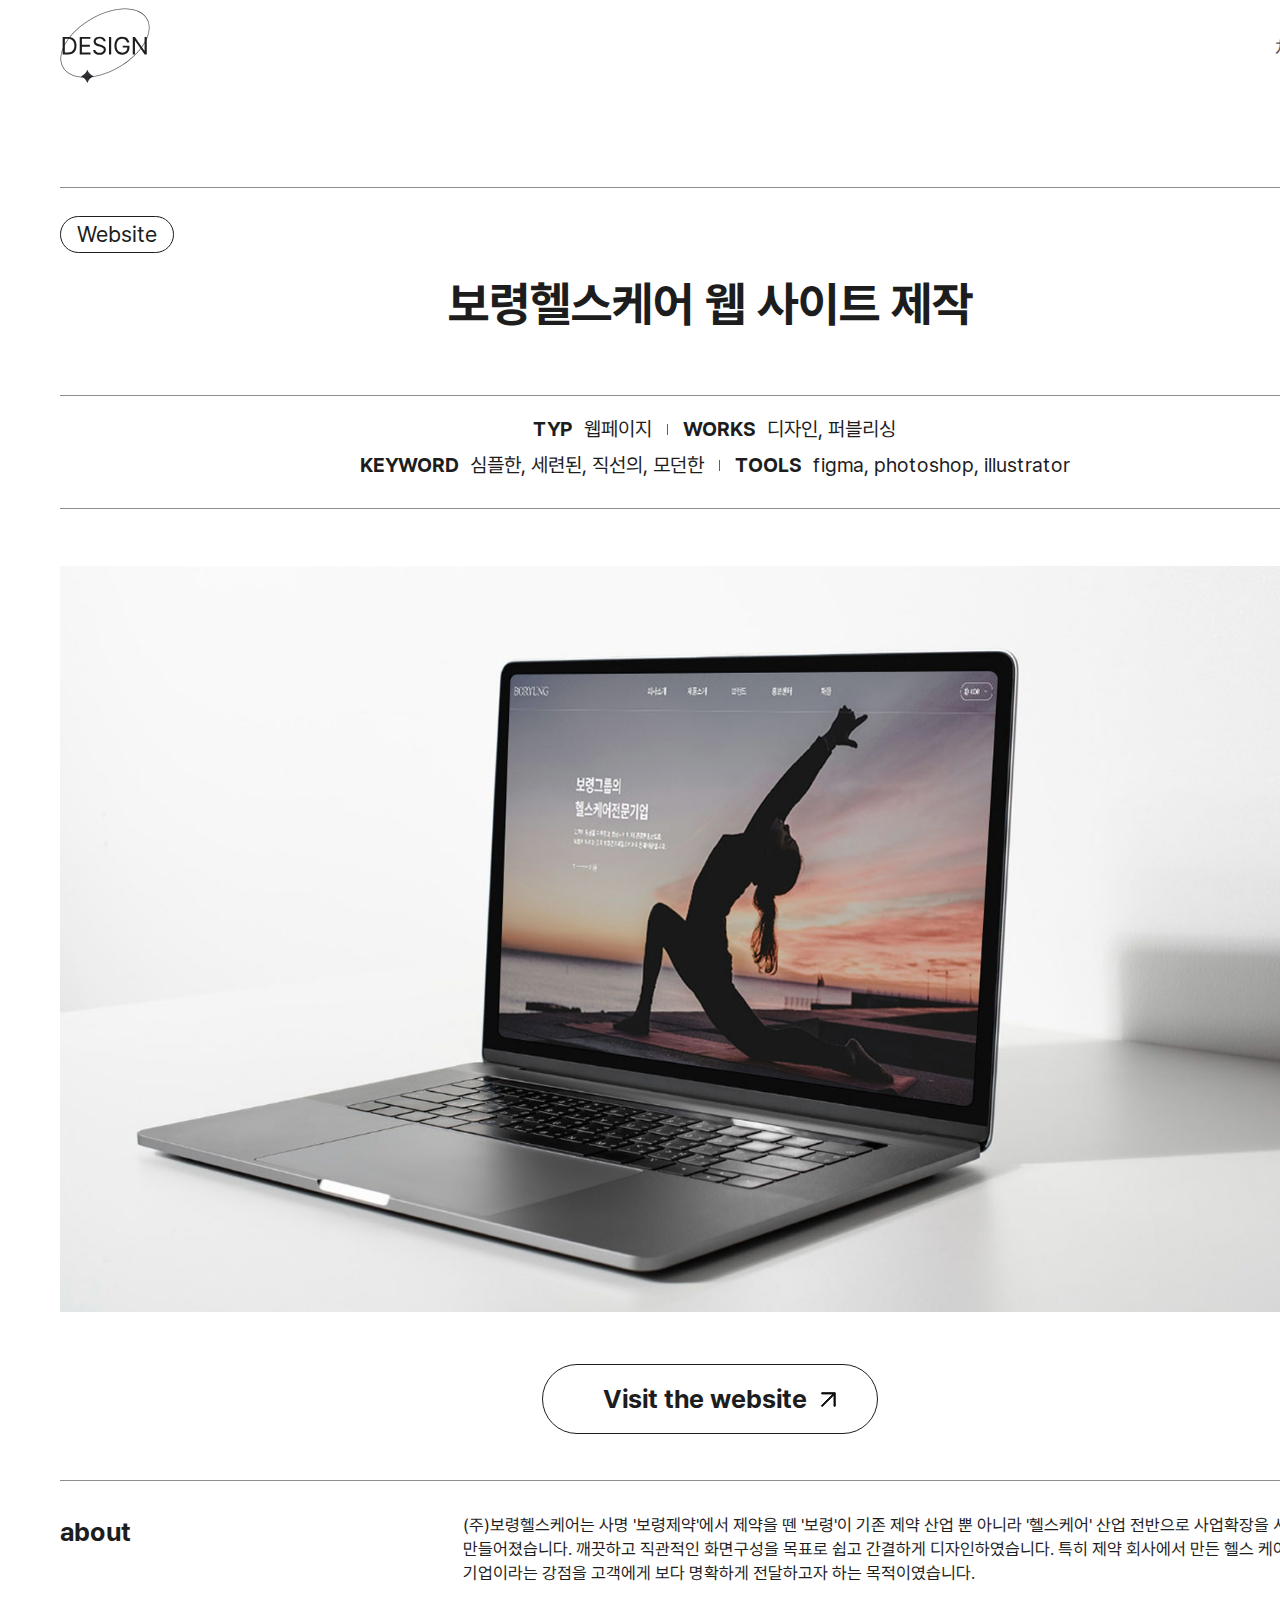
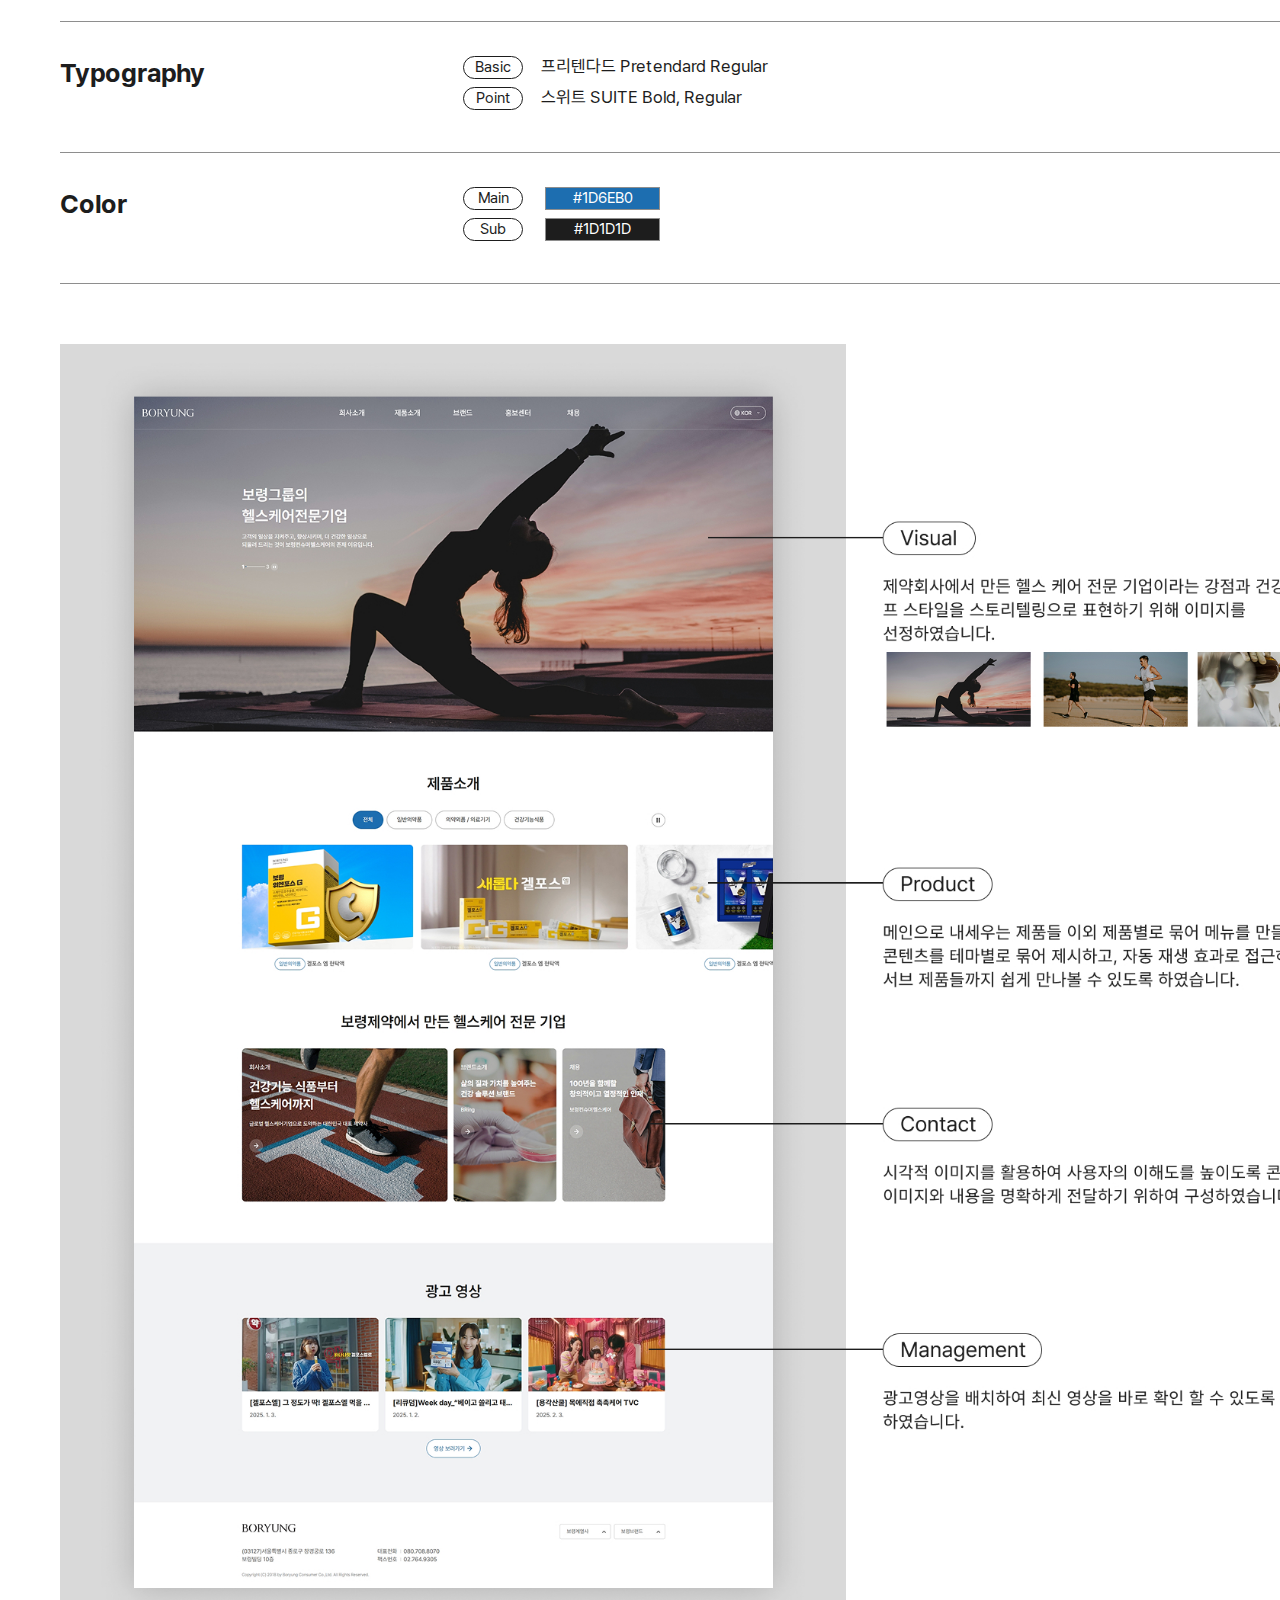
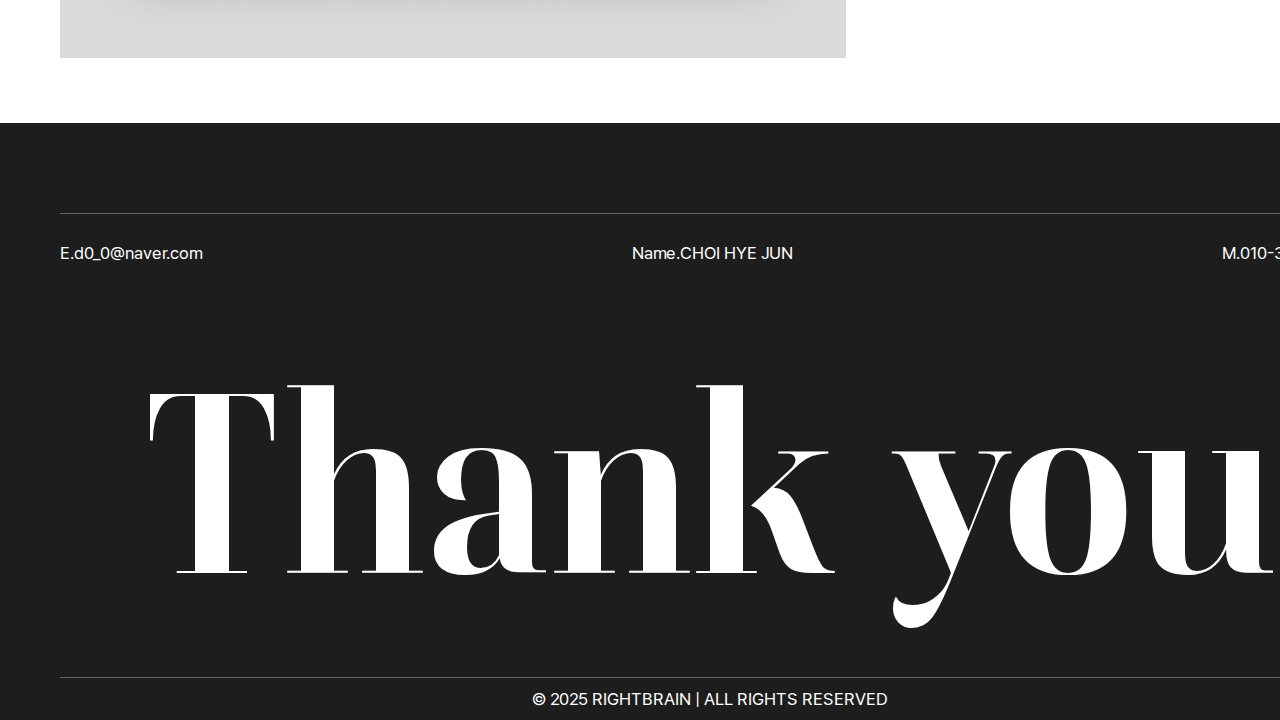
==== portfolio/contents/boryung.html @ c427058f "0319" ====
<!DOCTYPE html>
<html lang="ko">
<head>
    <meta charset="UTF-8">
    <meta name="viewport" content="width=device-width, initial-scale=1.0">
    
    <script src="../js/swiper-bundle.min.js"></script>
    <script src="../js/jquery-3.7.1.min.js"></script>
    <script src="../js/main.js"></script>
    <link rel="stylesheet" href="../css/main.css">
    <link rel="shortcut icon" type="image/x-icon" href="../favicon.ico">
    <title>Portfolio</title>
</head>
<body>
    <div id="wrap">
        <header>
            <div class="logo">
                <h1><a href="../../index.html"><img src="../images/common/logo.svg" alt="Portfolio_logo"></a></h1>
            </div>
            <div class="nav">
                <ul>
                    <li><a href="../contents/cherrybro.html">체리부로</a></li>
                    <li class="nav_on"><a href="../contents/boryung.html">보령헬스케어</a></li>
                </ul>
            </div>
        </header>
        <!--header-->
        <main class="container">
            <div class="contents">
                <div class="wrapper">
                    <div class="cnt_tit">
                        <strong>Website</strong>
                        <h2>보령헬스케어 웹 사이트 제작</h2>
                    </div>
                    <div class="cnt_txt">
                        <ul>
                            <li><strong>TYP</strong><span>웹페이지</span></li>
                            <li><strong>WORKS</strong><span>디자인, 퍼블리싱</span></li>
                        </ul>
                        <ul>  
                            <li><strong>KEYWORD</strong><span>심플한, 세련된, 직선의, 모던한</span></li>
                            <li><strong>TOOLS</strong><span>figma, photoshop, illustrator</span></li>       
                        </ul>
                    </div>
                    <div class="cnt_list">
                        <a href="../../boryung/index.html" target="_blank" title="새창연결">
                            <div class="cnt_photo"><img src="../images/main/work02.jpg" alt="photo"></div>
                            <div class="cnt_butn">Visit the website</div>
                         </a>
                    </div>
                    <div class="cnt_info">
                        <div class="info_bg">
                            <h3>about</h3>
                            <div class="info_txt">
                                (주)보령헬스케어는 사명 '보령제약'에서 제약을 뗀 '보령'이 기존 제약 산업 뿐 아니라 '헬스케어' 산업 전반으로
                                사업확장을 시도하여 만들어졌습니다. 깨끗하고 직관적인 화면구성을 목표로 쉽고 간결하게 디자인하였습니다. 특히 제약 회사에서 만든 헬스 케어 전문 기업이라는 강점을 고객에게 보다 명확하게 전달하고자 하는 목적이였습니다.
                             </div>
                        </div>
                        <div class="info_bg">
                            <h3>Typography</h3>
                            <div class="info_txt">
                                <span class="info_butn">Basic</span>프리텐다드 Pretendard Regular<br>
                                <span class="info_butn">Point</span>스위트 SUITE Bold, Regular
                            </div>
                        </div>
                        <div class="info_bg">
                            <h3>Color</h3>
                            <div class="info_txt">
                                <span class="info_butn">Main</span>
                                <span class="info_col col_bor">#1D6EB0</span><br>
                                <span class="info_butn">Sub</span>
                                <span class="info_col col_b">#1D1D1D</span>
                            </div>
                        </div>
                    </div>
                    <div class="cnt_board">
                        <div class="board_photo">
                            <img src="../images/contents/board_02.jpg" alt="photo">
                        </div>
                    </div>
                </div>
            </div>
        </main>
    <footer>
        <div class="wrapper">
            <div class="f_info">
                <ul>
                    <li>E.d0_0@naver.com</li>
                    <li>Name.CHOI HYE JUN</li>
                    <li>M.010-3266-8083</li>
                </ul>
            </div>
            <div class="f_tit">
                <h2>Thank you</h2>
            </div>
            <div class="copyright">
                <span>© 2025 RIGHTBRAIN | ALL RIGHTS RESERVED</span>
            </div>

        </div>
    </footer>
    <!--footer-->
    </div><!--wrap-->
</body>
</html>
---- portfolio/css/main.css ----
/*
 * main.css
 * 메인페이지에만 적용되는 스타일 입력,
 * 다른 css import 
 */
@import url(default.css);
@import url(font.css);
@import url(common.css);
@import url(layout.css); 
@import url(contents.css); 

.visual_fit .tit h2 {
    color: #1d1d1d;
    font-family: 'Boska-Bold';
    font-size: 275px;
    text-align: center;
    border-top: 1px solid #8E8E8E;
}
.visual_fit .tit .photo {
    height: 600px;
}
.visual_fit .tit .photo img {
    width: 100%;
    height: 100%;
    object-fit: cover;
}

.profile {
    padding: 120px 0 0 0;
    margin-bottom: 90px;
    color: #1d1d1d;
}
.profile .inner {
    border-top: 1px solid #8E8E8E;
}
.profile .tit strong {
    margin: 28px 0 0 0;
    display: inline-block;
    padding: 3px 16px;
    border: 1px solid #1d1d1d;
    color: #1d1d1d;
    font-size: 22px;
    border-radius: 50px;
}
.profile .box {
    display: flex;
    padding: 40px 0 0 0;
}
.profile .box1 {
    width: 29%;
}
.profile .list1 {
    display: flex;
    justify-content: space-between;
    flex-direction: column;
}
.profile .list1 h2 {
    font-family: 'Boska-Bold';
    font-size: 160px;
}
.profile .list1 .icon {
    margin-top: 60px;
}
.profile .list1 .icon ul {
    position: relative;
}
.profile .list1 .icon ul::before {
    content: "";
    position: absolute;
    left: 0;
    top: -5px;
    width: 90px;
    height: 90px;
    background-image: url(../images/main/user_icon.png);
    background-position: center center;
    background-repeat: no-repeat;
    border-radius: 50%;
    background-color: #111111;
}
.profile .list1 .icon ul li {
    padding-left: 110px;
    color: #555555;
    line-height: 1.4;
}
.profile .box2 {
    width: 67%;
    display: flex;
    line-height: 1.7;
}
.profile .list2 {
    width: 54%;
    border-right: 1px solid #CCCCCC;
    padding-left: 94px;
}
.profile .list2 h3 {
    display: block;
    font-size: 27px; 
    font-weight: 700; 
}
.profile .list2 ul {
    margin-top: 10px;
}
.profile .dot ul li ::before {
    /*홈페이지 기능 -> 문서화*/
    content: "";
    position: absolute;
    left: 0;
    top: 13px;
    width: 3px;
    height: 3px;
    background-position: center center;
    background-repeat: no-repeat;
    border-radius: 50%;
    background: #1d1d1d;
}
.profile .list2 .about {
    padding-bottom: 40px;
    border-bottom: 1px solid #CCCCCC;
}
.profile .list2 .about ul li {
    position: relative;
    padding-left: 15px;
}
.profile .list2 .about li span {
    padding-left: 52px;
    color: #555555;
}
.profile .list2 .career {
    padding: 40px 0 40px 0 ;
    border-bottom: 1px solid #CCCCCC;
} 
.profile .list2 .career ul li {
    position: relative;
    padding-left: 15px;
    display: flex;
    justify-content: space-between;
}
.profile .list2 .career ul li span {
    padding-right: 47px;
    color: #555555;
}
.profile .list2 .education {
    padding: 40px 0 0 0;
}
.profile .list2 .education li {
    padding-bottom: 18px;
}
.profile .list2 .education li p {
    color: #555555;
}
.profile .list3 {
    width: 46%;
}
.profile .list3 h3 {
    display: block;
    font-size: 27px;
    font-weight: 700;
}
.profile .list3 ul {
    margin-top: 10px;
}
.profile .list3 .lisence {
    padding: 0 0 40px 47px;
    border-bottom: 1px solid #CCCCCC;
}
.profile .list3 .lisence ul li {
    position: relative;
    padding-left: 15px;
}
.profile .list3 .skill {
    padding: 40px 0 0 47px;
}
.profile .list3 .skill ul {
    display: flex;
    flex-wrap: wrap; /*여러줄 허용*/
}
.profile .list3 .skill ul li {
    width: 50%;
    padding-left: 47px;
    position: relative; /*before정렬의 기준!*/
    line-height: 2.8;
}
.profile .list3 .skill ul li::before {
    content: "";
    position: absolute;
    top: 3px;
    left: 0;
    width: 37px;
    height: 38px;
    background-repeat: no-repeat;
    background-position: center center;
    background-size: 30px;
    background-color: #D9D9D9;
    border-radius: 10px;
}
.profile .list3 .skill ul li.skill_photo::before  {
    background-image: url(../images/main/photoshop.png);
}
.profile .list3 .skill ul li.skill_ill::before  {
    background-image: url(../images/main/illustrator.png);
}
.profile .list3 .skill ul li.skill_ind::before  {
    background-image: url(../images/main/inDesign.png);
}
.profile .list3 .skill ul li.skill_xd::before  {
    background-image: url(../images/main/xd.png);
}
.profile .list3 .skill ul li.skill_fi::before  {
    background-image: url(../images/main/figma.png);
}
.profile .list3 .skill ul li.skill_html::before  {
    background-image: url(../images/main/html.png);
}
.profile .list3 .skill ul li.skill_css::before  {
    background-image: url(../images/main/css.png);
}
.profile .list3 .skill ul li.skill_power::before  {
    background-image: url(../images/main/powerpoint.png);
}
.profile .list3 .skill ul li.skill_ex::before  {
    background-image: url(../images/main/excel.png);
}
.profile .list3 .skill ul li.skill_word::before  {
    background-image: url(../images/main/word.png);
}
@media screen and (max-width:1820px){
    .profile .box {
        display: block;
    }
    .profile .box1 {
        width: 100%;
    }
    .profile .list1 {
        flex-direction: row;
    }
    .profile .box2 {
        width: 100%;
        margin-top: 50px;
    }
    .profile .list2 {
        padding-left: 0px;
    }
}
.work {
    padding: 0 0 80px 0;
    background-color: #1d1d1d;
}
.work .tit  strong {
    margin: 28px 0 0 0;
    display: inline-block;
    padding: 3px 16px;
    border: 1px solid #fff;
    color: #fff;
    font-size: 22px;
    border-radius: 50px;
}
.work .tit h2 {
    font-family: 'Boska-Bold';
    font-size: 280px;
    text-align: center;
    color: #fff;
}
.work .list {
    position: relative;
    margin: 20px 0 0 0;
}
.work .list .swiper ul li a {
    display: block;
}
.work .list .swiper ul li .photo {
    overflow: hidden;
    height: 360px;
}
.work .list .swiper ul li .photo img {
    width: 100%;
    height: 100%;
    object-fit: cover;
}
.work .list .swiper ul li a .photo_txt {
    padding: 40px 0;
    text-align: center;
    color: #fff;
}
.work .list .swiper ul li a .photo_txt .cate {
    padding: 5px 15px;
    border: 1px solid #fff;
    font-size: 15px;
    border-radius: 20px;
}
.work .list .swiper ul li a .photo_txt .cate:hover {
    background-color: #fff;
    color: #1d1d1d;
}
.work .list .swiper ul li a .photo_txt h3 {
    padding: 17px 0 0 0;
    font-size: 25px;
}
@media screen and (max-width:1820px){
    .work .tit h2 {
        font-size: 218px;
    }
    .work .list ul li a .photo {
        height: 350px;
    }
    .work .list ul li a .photo_txt {
        padding: 30px 0;
    }
    .work .list ul li a .photo_txt h3 {
        padding: 16px 0 0 0;
        font-size: 22px;
    }
}

footer {
    background-color: #1D1D1D;
    color: #fff;
}
footer .wrapper {
    border-top: 1px solid rgba(255, 255, 255, 0.3)
}
footer .wrapper .f_info ul {
    padding: 28px 0;
    display: flex;
    justify-content: space-between;
    gap: 300px;
}
footer .wrapper .f_tit {
    padding: 40px 0;
    font-family: 'Boska-Bold';
    font-size: 280px;
    text-align: center;
}
footer .wrapper .copyright {
    padding: 10px 0;
    border-top: 1px solid rgba(255, 255, 255, 0.3);
    text-align: center;
}
@media screen and (max-width:1820px){
    footer {
        padding: 90px 0 0 0;
    }
    footer .wrapper .f_tit {
        padding: 30px 0;
        font-size: 250px;
    }

}
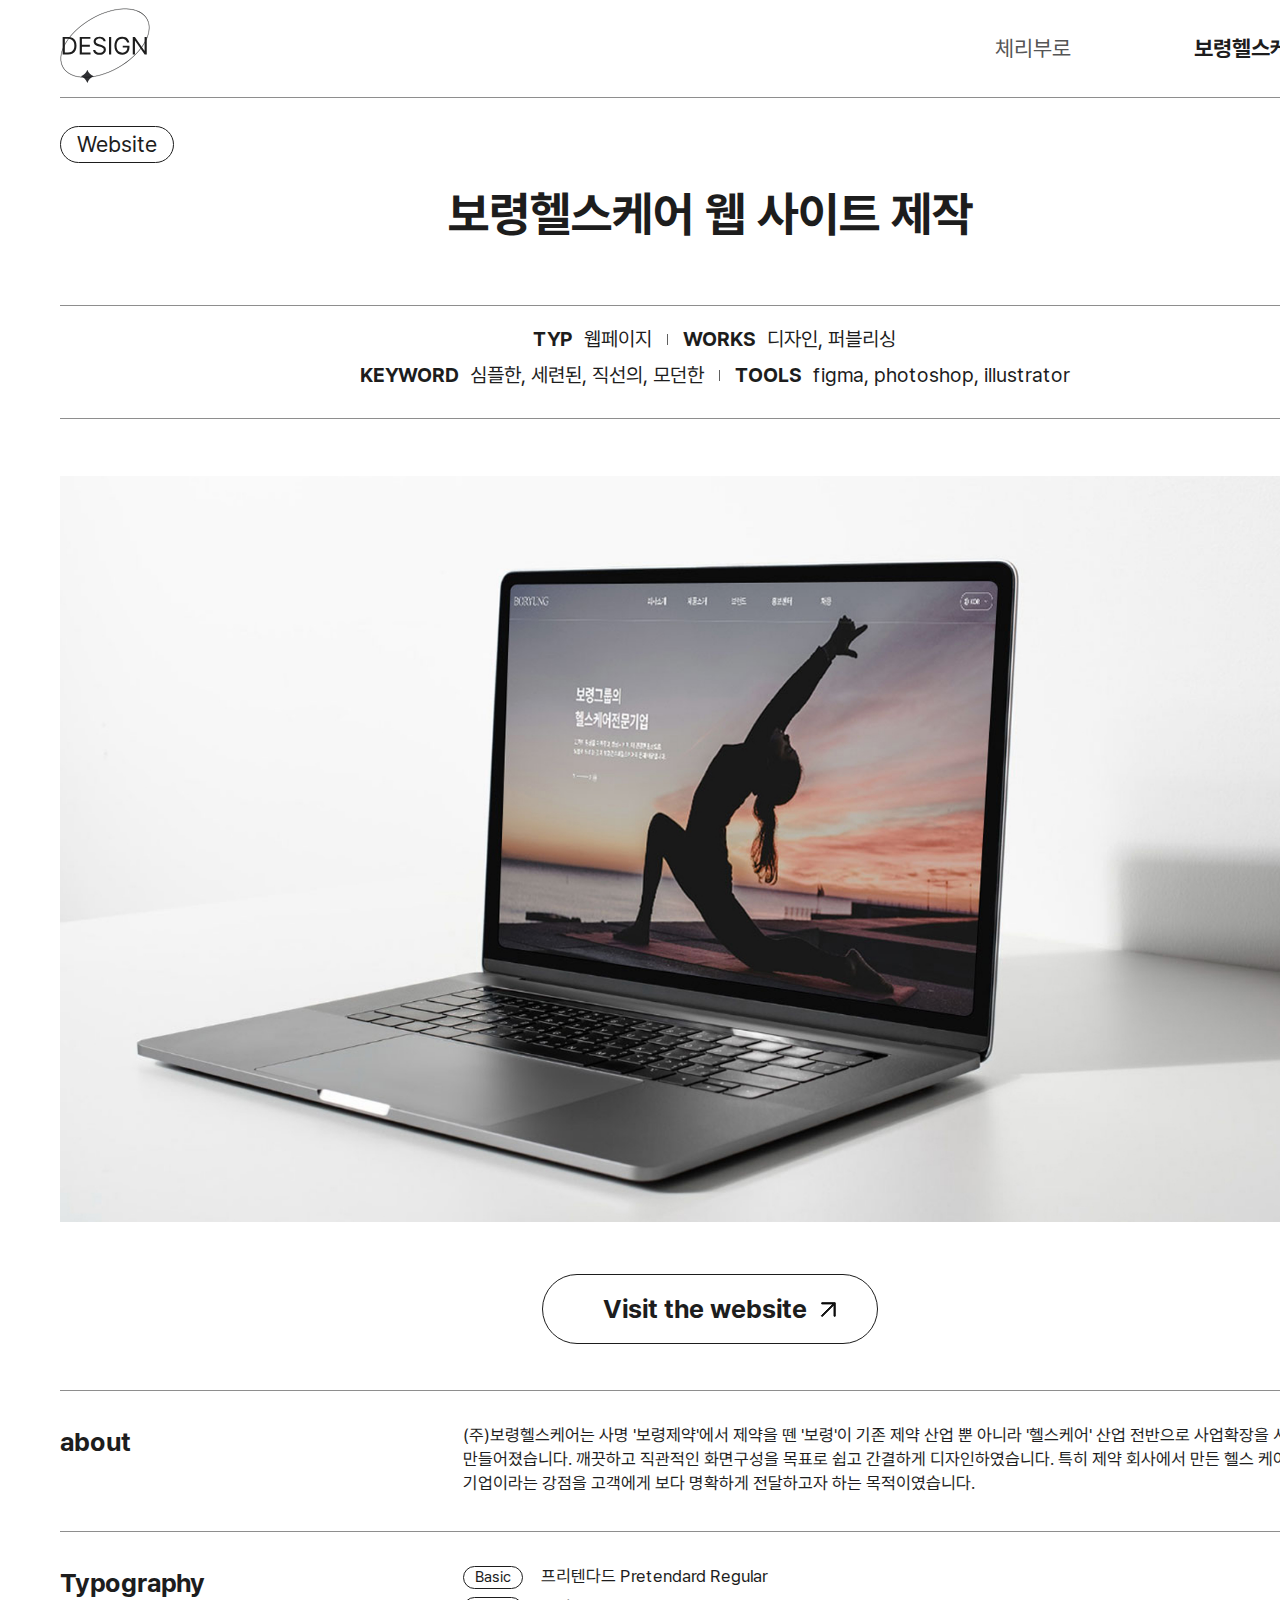
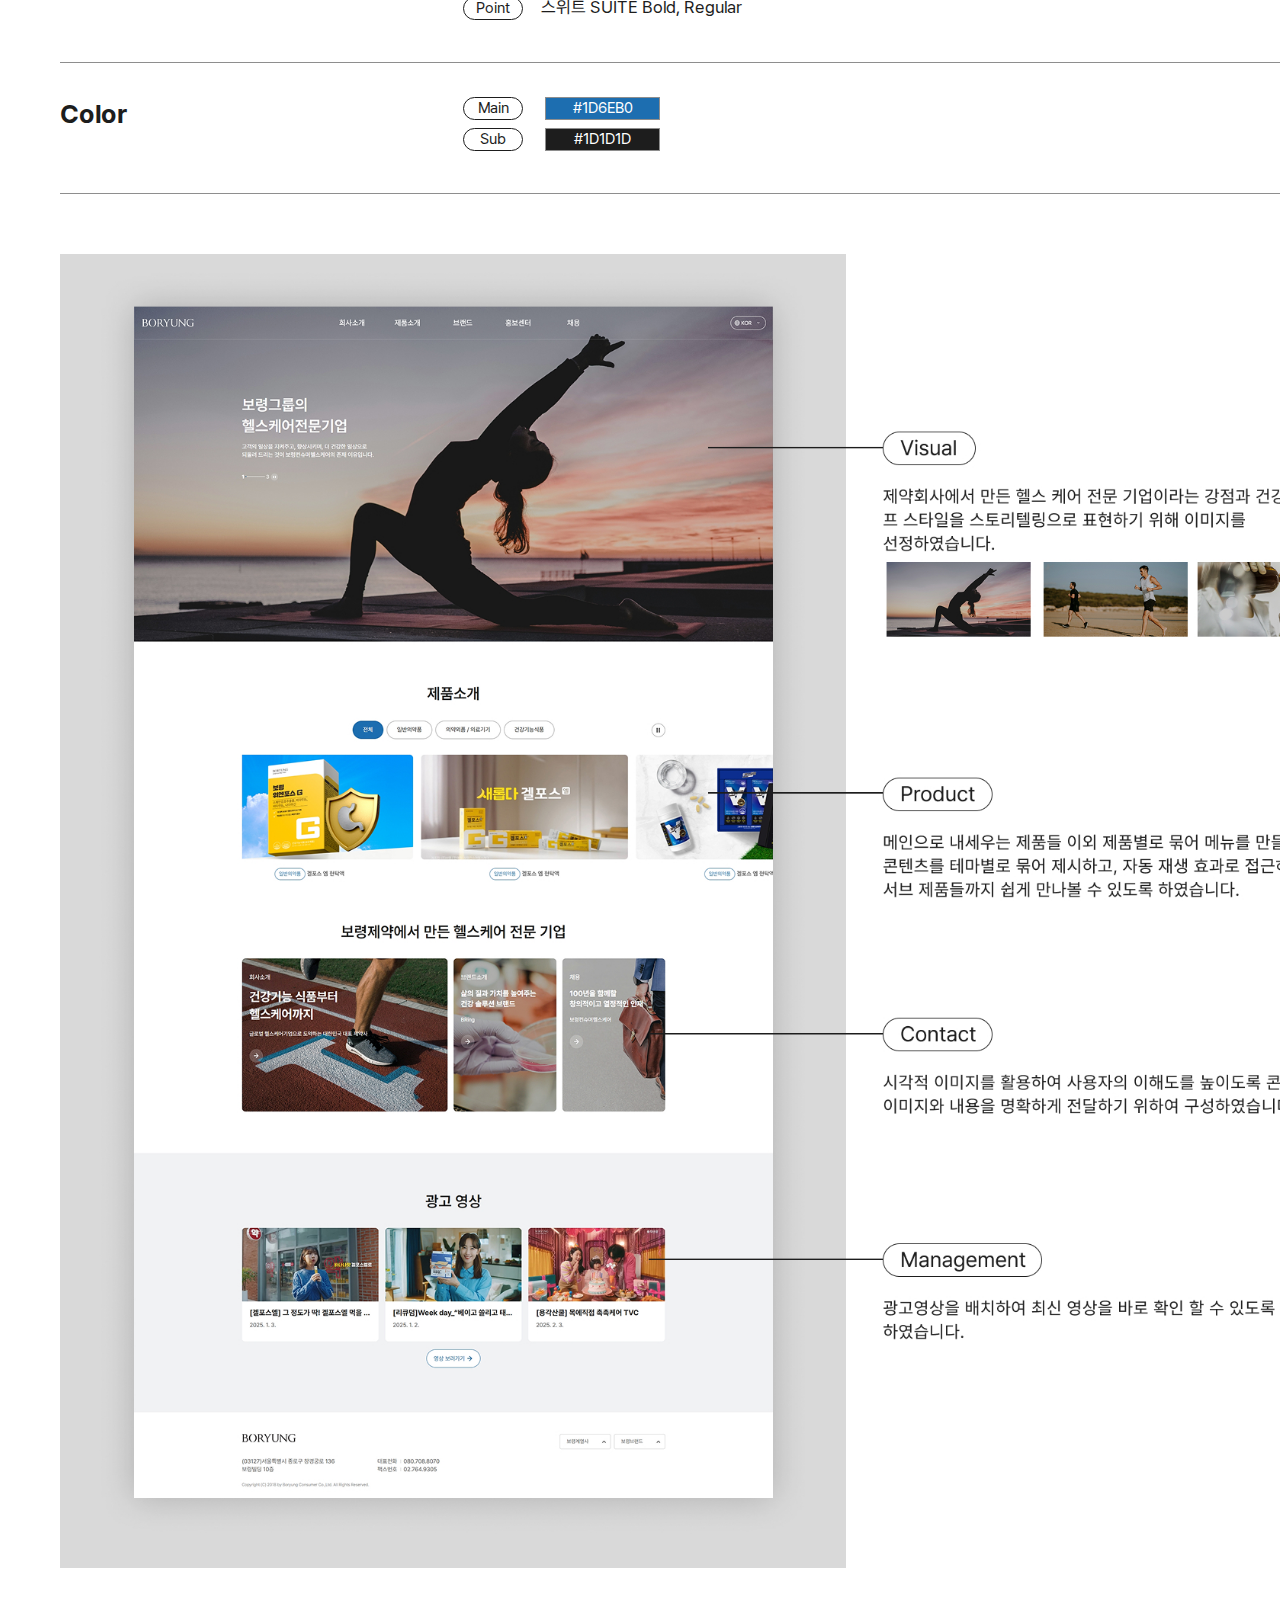
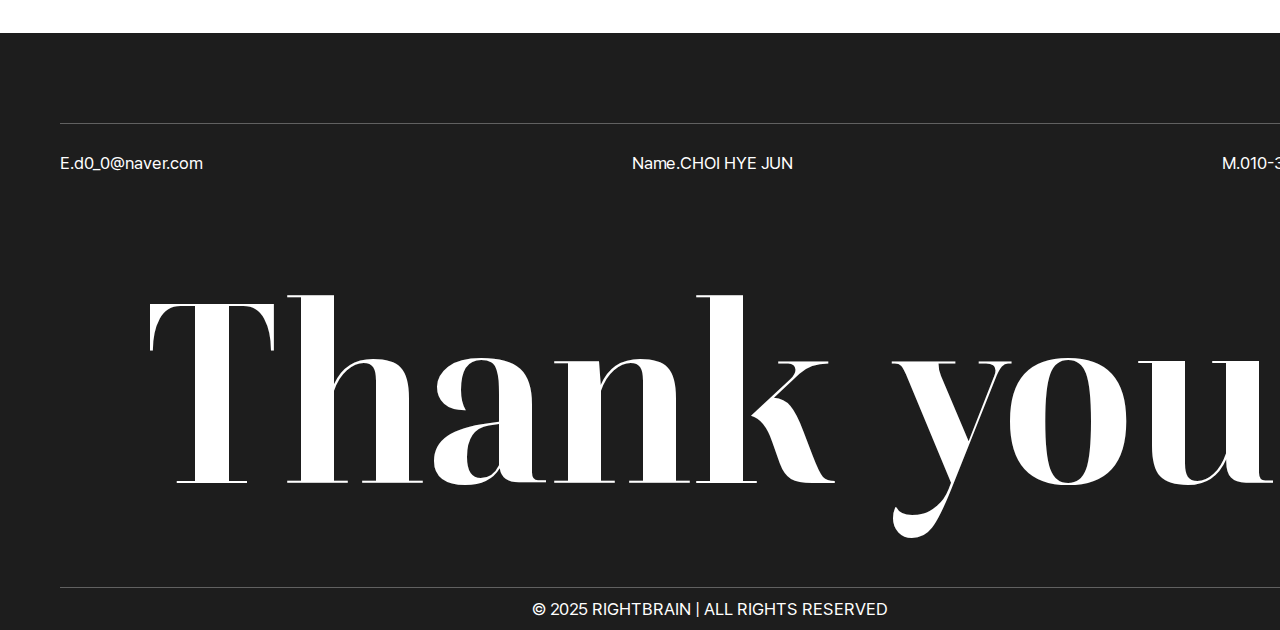
==== commit 28f70e53: "250319" ====
--- a/portfolio/contents/boryung.html
+++ b/portfolio/contents/boryung.html
@@ -13,18 +13,19 @@
 </head>
 <body>
     <div id="wrap">
-        <header>
-            <div class="logo">
-                <h1><a href="../../index.html"><img src="../images/common/logo.svg" alt="Portfolio_logo"></a></h1>
-            </div>
-            <div class="nav">
-                <ul>
-                    <li><a href="../contents/cherrybro.html">체리부로</a></li>
-                    <li class="nav_on"><a href="../contents/boryung.html">보령헬스케어</a></li>
-                </ul>
-            </div>
-        </header>
-        <!--header-->
+        <div class="wrapper">
+            <header>
+                <div class="logo">
+                    <h1><a href="../../index.html"><img src="../images/common/logo.svg" alt="Portfolio_logo"></a></h1>
+                </div>
+                <div class="nav">
+                    <ul>
+                        <li><a href="../contents/cherrybro.html">체리부로</a></li>
+                        <li class="nav_on"><a href="../contents/boryung.html">보령헬스케어</a></li>
+                    </ul>
+                </div>
+            </header>
+        </div>
         <main class="container">
             <div class="contents">
                 <div class="wrapper">
--- a/portfolio/css/main.css
+++ b/portfolio/css/main.css
@@ -9,17 +9,17 @@
 @import url(layout.css); 
 @import url(contents.css); 
 
-.visual_fit .tit h2 {
+.visual_tit h2 {
     color: #1d1d1d;
     font-family: 'Boska-Bold';
     font-size: 275px;
     text-align: center;
     border-top: 1px solid #8E8E8E;
 }
-.visual_fit .tit .photo {
+.visual_tit .photo {
     height: 600px;
 }
-.visual_fit .tit .photo img {
+.visual_tit .photo img {
     width: 100%;
     height: 100%;
     object-fit: cover;
